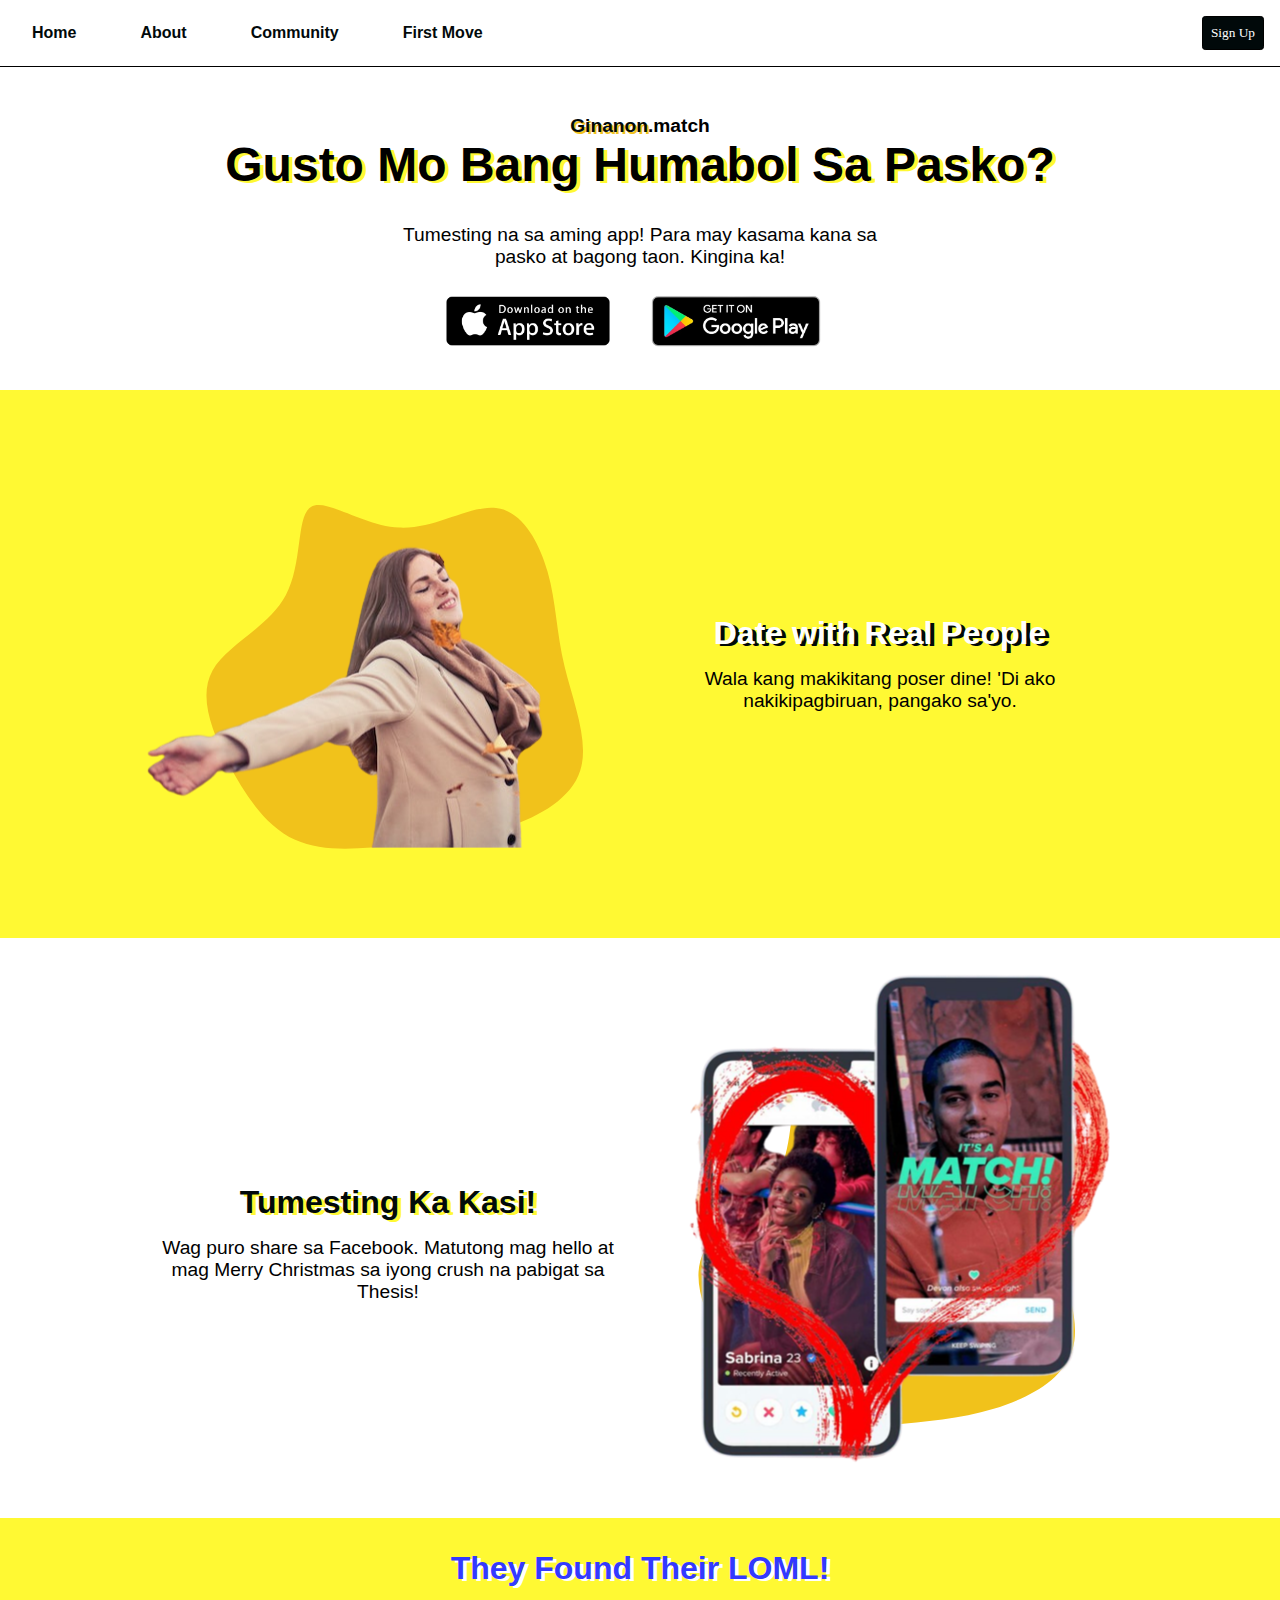
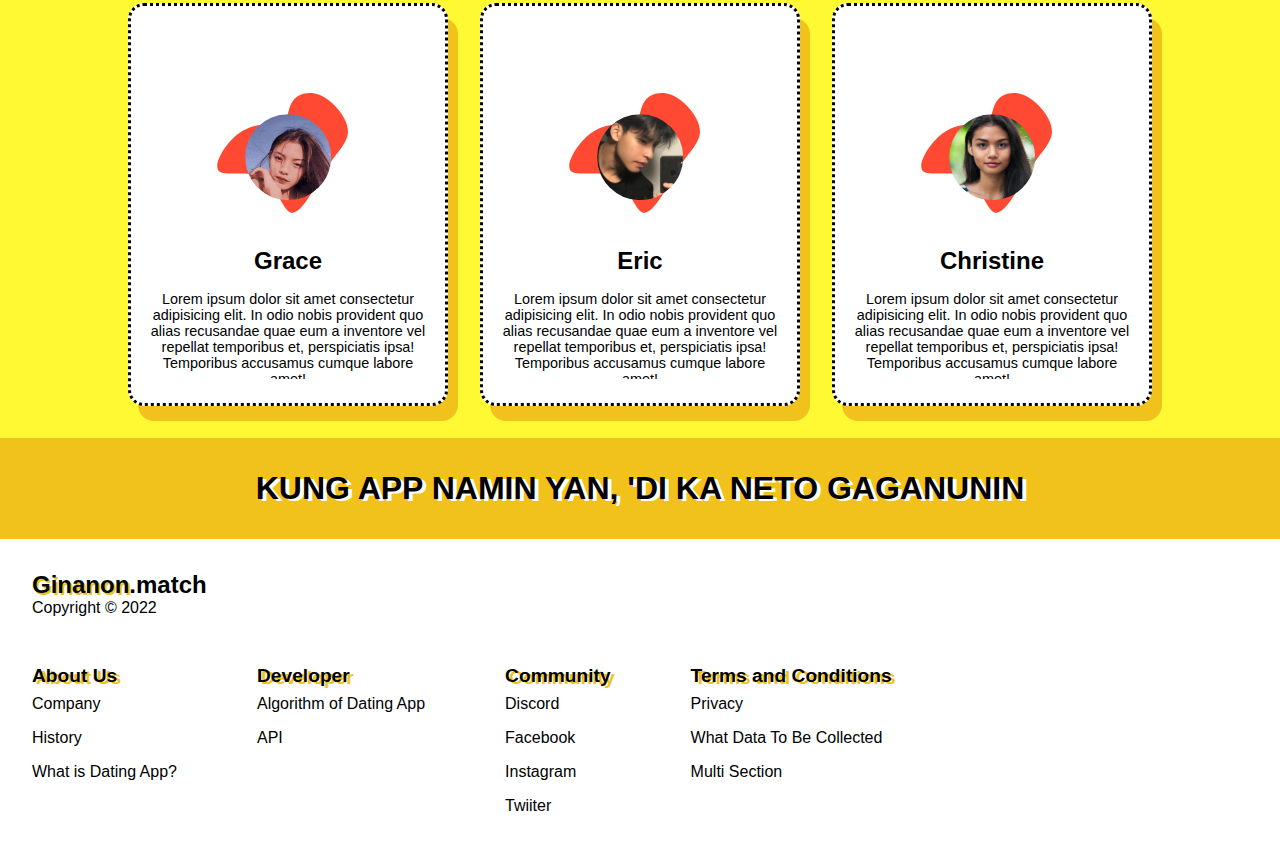
==== Flexbox/index.html @ dd9e923b "FIRST COMMIT" ====
<!DOCTYPE html>
<html lang="en">
<head>
    <meta charset="UTF-8">
    <meta http-equiv="X-UA-Compatible" content="IE=edge">
    <meta name="viewport" content="width=device-width, initial-scale=1.0">
    <link rel="stylesheet" href="./index.css">
    <title>Flexbox Practice</title>
</head>
<body>
    <nav>
        <ul id="nav-desktop">
            <li>Home</li>
            <li>About</li>
            <li>Community</li>
            <li>First Move</li>
        </ul>

        <ul id="hamburger-icon">
            <li></li>
            <li></li>
            <li></li>
        </ul>

        <button id="btn-sign-up">Sign Up</button>
    </nav>
    <main>
        <div id="banner">
            <p class="site-name"><span>Ginanon</span>.match</p>
            <h1 id="page-title">Gusto Mo Bang Humabol Sa Pasko?</h1>
            <p>Tumesting na sa aming app! Para may kasama kana sa pasko at bagong taon. Kingina ka!</p>
            <section id="section-download-buttons">
                <a href="">
                    <img src="./Images/apple store.png" alt="">
                </a>
                <a href="">
                    <img src="./Images/google store.png" alt="">
                </a>
            </section>
        </div>
        
        <div class="container">

            <div class="info-section info-1">

                <section class="image-section">
                    <span>
                        <svg viewBox="0 0 200 200" xmlns="http://www.w3.org/2000/svg">
                            <path fill="#F1C21B"
                                d="M40,-64.2C50.8,-63,57.9,-50.3,61.5,-37.6C65.1,-25,65.1,-12.5,68.6,2C72.1,16.5,79,33.1,75.1,45.2C71.3,57.4,56.7,65.2,42.4,69.5C28.1,73.9,14,74.8,-0.8,76.3C-15.7,77.7,-31.4,79.7,-43.7,74.1C-55.9,68.6,-64.6,55.5,-71.7,41.8C-78.7,28.2,-84,14.1,-78.1,3.5C-72.1,-7.2,-54.8,-14.4,-47.6,-27.8C-40.4,-41.2,-43.4,-60.7,-37.1,-64.6C-30.9,-68.5,-15.4,-56.7,-0.4,-56C14.6,-55.2,29.1,-65.5,40,-64.2Z"
                                transform="translate(100 100)" />
                        </svg>
                        <img id="img-one" src="./Images/Girl With Leaves.png" alt="">
                    </span>
                    
                </section>

                <section class="info-section-banner">
                    <h2>Date with Real People</h2>
                    <p>Wala kang makikitang poser dine! 'Di ako nakikipagbiruan, pangako sa'yo.</p>
                </section>
            </div>

            <div class="info-section info-2">

                <section class="image-section">
                    <span>
                        <svg viewBox="0 0 200 200" xmlns="http://www.w3.org/2000/svg">
                            <path fill="#F1C21B"
                                d="M40,-64.2C50.8,-63,57.9,-50.3,61.5,-37.6C65.1,-25,65.1,-12.5,68.6,2C72.1,16.5,79,33.1,75.1,45.2C71.3,57.4,56.7,65.2,42.4,69.5C28.1,73.9,14,74.8,-0.8,76.3C-15.7,77.7,-31.4,79.7,-43.7,74.1C-55.9,68.6,-64.6,55.5,-71.7,41.8C-78.7,28.2,-84,14.1,-78.1,3.5C-72.1,-7.2,-54.8,-14.4,-47.6,-27.8C-40.4,-41.2,-43.4,-60.7,-37.1,-64.6C-30.9,-68.5,-15.4,-56.7,-0.4,-56C14.6,-55.2,29.1,-65.5,40,-64.2Z"
                                transform="translate(100 100)" />
                        </svg>
                        <img id="img-one" src="./Images/Tinder Match.png" alt="">
                    </span>
                
                </section>

                <section class="info-section-banner">
                    <h2>Tumesting Ka Kasi!</h2>
                    <p>Wag puro share sa Facebook. Matutong mag hello at mag Merry Christmas sa iyong crush na pabigat sa Thesis!</p>
                </section>
            </div>

            <div class="info-section info-3">
                <div class="banner">
                    <h1>They Found Their <span>LOML!</span></h1>
                </div>
                <div class="testimonies">
                    <section class="testimony">
                        <div class="image">
                            <svg viewBox="0 0 200 200" xmlns="http://www.w3.org/2000/svg">
                                <path fill="#FF4933"
                                    d="M23,-36.8C30.4,-35.6,37.5,-30.6,43.4,-23.9C49.4,-17.1,54.2,-8.6,53.2,-0.6C52.1,7.3,45.1,14.6,39.5,22.1C34,29.5,29.9,37.1,23.5,47.7C17.2,58.3,8.6,71.9,1.9,68.6C-4.9,65.4,-9.8,45.4,-22.1,38.3C-34.4,31.1,-54.1,36.9,-60.3,32.7C-66.5,28.4,-59.1,14.2,-50.5,5C-41.8,-4.2,-31.8,-8.4,-23.2,-8.6C-14.7,-8.7,-7.7,-4.9,-4.1,-8.4C-0.4,-11.8,-0.2,-22.5,3.8,-29.1C7.8,-35.6,15.6,-38.1,23,-36.8Z"
                                    transform="translate(100 100)" />
                            </svg>
                            <img src="./Images/Girl 1.jpg" alt="">
                        </div>
                        <h2>Grace</h2>
                        <p>Lorem ipsum dolor sit amet consectetur adipisicing elit. In odio nobis provident quo alias recusandae quae eum a inventore vel repellat temporibus et, perspiciatis ipsa! Temporibus accusamus cumque labore amet!</p>
                    </section>

                    <section class="testimony">
                        <div class="image">
                            <svg viewBox="0 0 200 200" xmlns="http://www.w3.org/2000/svg">
                                <path fill="#FF4933"
                                    d="M23,-36.8C30.4,-35.6,37.5,-30.6,43.4,-23.9C49.4,-17.1,54.2,-8.6,53.2,-0.6C52.1,7.3,45.1,14.6,39.5,22.1C34,29.5,29.9,37.1,23.5,47.7C17.2,58.3,8.6,71.9,1.9,68.6C-4.9,65.4,-9.8,45.4,-22.1,38.3C-34.4,31.1,-54.1,36.9,-60.3,32.7C-66.5,28.4,-59.1,14.2,-50.5,5C-41.8,-4.2,-31.8,-8.4,-23.2,-8.6C-14.7,-8.7,-7.7,-4.9,-4.1,-8.4C-0.4,-11.8,-0.2,-22.5,3.8,-29.1C7.8,-35.6,15.6,-38.1,23,-36.8Z"
                                    transform="translate(100 100)" />
                            </svg>
                            <img src="./Images/boy 2.jpg" alt="">
                        </div>
                        <h2>Eric</h2>
                        <p>Lorem ipsum dolor sit amet consectetur adipisicing elit. In odio nobis provident quo alias recusandae quae eum a
                            inventore vel repellat temporibus et, perspiciatis ipsa! Temporibus accusamus cumque labore amet!</p>
                    </section>

                    <section class="testimony">
                        <div class="image">
                            <svg viewBox="0 0 200 200" xmlns="http://www.w3.org/2000/svg">
                                <path fill="#FF4933"
                                    d="M23,-36.8C30.4,-35.6,37.5,-30.6,43.4,-23.9C49.4,-17.1,54.2,-8.6,53.2,-0.6C52.1,7.3,45.1,14.6,39.5,22.1C34,29.5,29.9,37.1,23.5,47.7C17.2,58.3,8.6,71.9,1.9,68.6C-4.9,65.4,-9.8,45.4,-22.1,38.3C-34.4,31.1,-54.1,36.9,-60.3,32.7C-66.5,28.4,-59.1,14.2,-50.5,5C-41.8,-4.2,-31.8,-8.4,-23.2,-8.6C-14.7,-8.7,-7.7,-4.9,-4.1,-8.4C-0.4,-11.8,-0.2,-22.5,3.8,-29.1C7.8,-35.6,15.6,-38.1,23,-36.8Z"
                                    transform="translate(100 100)" />
                            </svg>
                            <img src="./Images/Girl 3.jpg" alt="">
                        </div>
                        <h2>Christine</h2>
                        <p>Lorem ipsum dolor sit amet consectetur adipisicing elit. In odio nobis provident quo alias recusandae quae eum a
                            inventore vel repellat temporibus et, perspiciatis ipsa! Temporibus accusamus cumque labore amet!</p>
                    </section>
                </div>
            </div>

            <div class="last-section">
                <div class="banner">
                    <h2>Kung app namin yan, 'di ka neto gaganunin</h2>
                </div>
            </div>
        </div>
    </main>

    <footer>
        <div>
            <p class="site-name"><span>Ginanon</span>.match</p>
            <p id="copyright">Copyright &copy; 2022</p>
        </div>
        
        <div class="sub-headings">
            <section>
                <h3>About Us</h3>
                <div class="sub-options">
                    <small>Company</small>
                    <small>History</small>
                    <small>What is Dating App?</small>
                </div>
            </section>
            
            <section>
                <h3>Developer</h3>
                <div class="sub-options">
                    <small>Algorithm of Dating App</small>
                    <small>API</small>
                </div>
            </section>

            <section>
                <h3>Community</h3>
                <div class="sub-options">
                    <small>Discord</small>
                    <small>Facebook</small>
                    <small>Instagram</small>
                    <small>Twiiter</small>
                </div>
            </section>

            <section>
                <h3>Terms and Conditions</h3>
                <div class="sub-options">
                    <small>Privacy</small>
                    <small>What Data To Be Collected</small>
                    <small>Multi Section</small>
                </div>
            </section>
        </div>
    </footer>
</body>
</html>
---- Flexbox/index.css ----
:root {
    --white: #ffffff;
    --text-color: #01090A;
    --btn-main-color: #01090A;
    --btn-main-hover: #01050A;
    --yellow: #FFF933;
    --yellow-shade-1: #F1C21B;
    --yellow-shade-2: #b89824;
    --yellow-comp: #3339FF;
}

* {
    margin: 0;
    padding: 0;
    box-sizing: border-box;
}

body {
    overflow-x: hidden;
}
/* Navbar style */
nav {
    display: flex;
    width: 100%;
    padding: 1rem;
    align-items: center;

    background: var(--white);
    border-bottom: 1px solid;
}

/* Navbar Desktop List (Home, About, Contact Information etc.) */
nav #nav-desktop {
    list-style: none;    
    display: none;
}

nav #nav-desktop li {
    position: relative;
    margin: 0 1rem;
    font-family: Poppins, "Helvetica Neue", Helvetica, Arial;
    font-weight: 600;
    cursor: pointer;

    color: var(--text-color);
}

nav #nav-desktop li::after {
    content: "";
    position: absolute;
    display: block;
    width: 0;
    height: 3px;
    background: var(--yellow-shade-1);
    transition: all 300ms;
}

nav #nav-desktop li:hover::after {
   width: 100%;
}

.title-container {
    display: flex;
    align-items: center;
    margin-left: auto;
    gap: .2rem;
}

.title-container p {

    font-family:'Trebuchet MS', 'Lucida Sans Unicode', 'Lucida Grande', 'Lucida Sans', Arial, sans-serif;
    font-weight: bold;
}
/* Sign Up Button */
#btn-sign-up {
    font-family: Poppins, "sans-serif";
    background-color: var(--btn-main-color);
    color: var(--white);
    border: 1px solid black;
    padding: .5rem;
    border-radius: .2rem;
    margin-left: auto;
    transition: all 300ms;
}

#btn-sign-up:hover {
    background: var(--white);
    color: var(--text-color);
    cursor: pointer;
    border-radius: 0px;
    box-shadow: 5px 5px 0px var(--text-color);
    color: var(--yellow-shade-1);
    font-weight: bold;
}

.btn-read {
    font-family:Georgia, 'Times New Roman', Times, serif;
    font-size: 1rem;
    padding: .5rem;
    border: none;
    border-radius: .2rem;
    border: 1px solid black;

    align-self: flex-start;

    cursor: pointer;
}

#hamburger-icon {
    display: flex;
    flex-direction: column;
    align-items: flex-end;
    gap: .2rem;
    width: max-content;
    list-style: none;
    cursor: pointer;
}

#hamburger-icon li {

    width: 35px;
    height: 5px;
    background-color: black;
}

main {
    display: flex;
    flex-direction: column;
    align-items: center;
}

#banner {
    display: flex;
    flex-direction: column;
    align-items: center;

    margin-bottom: 1rem;
    margin-top: 2rem;
    padding: 1rem;
}

.site-name {
    font-family: Poppins, sans-serif;
    font-size: 1.5rem;
    font-weight: bold;
}

.site-name span {
    color: var(--text-color);
    text-shadow: 2px 2px 0px var(--yellow-shade-1);
}
#banner p {
    font-family: 'Franklin Gothic Medium', 'Arial Narrow', Arial, sans-serif;
    font-size: 1.2rem;
    text-align: center;
    max-width: 30rem;
}
#page-title {
    font-family: Poppins, sans-serif;
    margin-bottom: 2rem;
    position: relative;
    text-align: center;
    text-shadow: 4px 2px 0px var(--yellow);
}


#section-download-buttons {
    display: flex;
    flex-direction: column;
    align-items: center;
}

#section-download-buttons a {
    margin-bottom: -2rem;
}
#section-download-buttons a img {
    display: block;
    width: 10rem;
}
#section-download-buttons a:nth-child(2) img {
    width: 12rem;
}

.container {

    width: 100%;

    margin-top: 1rem;
    padding-bottom: 1rem;
}

.container .info-1 {
    background: var(--yellow);
    display: flex;
    flex-direction: column;
    justify-content: center;
    align-items: center;

    padding: 2rem;
}

.container .info-2 {
    display: flex;
    flex-direction: column;
    justify-content: center;
    align-items: center;
    gap: 1.5rem;
    padding: 4rem 2rem 2rem 2rem;
}

.container .info-section .image-section span {
    display: block;
    position: relative;
}

.container .info-section .image-section #img-one {
    position: absolute;
    top: 55%;
    bottom: 0;
    left: 50%;
    width: 100%;
    transform: translate(-50%, -55%);
}

.container .info-1 h2 {
    font-family: Poppins, sans-serif;
    text-align: center;
    color: var(--white);
    text-shadow: 4px 2px 0px var(--text-color);
}

.container .info-2 h2 {
    font-family: Poppins, sans-serif;
    text-align: center;
    color: var(--text-color);
    text-shadow: 4px 2px 0px var(--yellow);
}

.container .info-section p {
    font-family: Poppins, sans-serif;
    text-align: center;
    margin-top: 1rem;
}

.container .info-section span svg {
    max-width: 30rem;
    width: 100%;
}


/* TESTIMONIES */

.container .info-3 {
    display: flex;
    flex-direction: column;
    align-items: center;
    background: var(--yellow);
    padding: 2rem 2rem 2rem 2rem;
    gap: 1rem;
}

.container .info-3 .banner h1 {
    font-family: Poppins, sans-serif;
    text-align: center;
    color: var(--yellow-comp);
    text-shadow: 4px 2px 0px var(--white);
}

.testimonies {
    display: flex;
    flex-direction: column;
    gap: 2rem;
}

.testimonies .testimony {
    background: white;
    display: flex;
    flex-direction: column;
    align-items: center;
    max-width: 20rem;
    padding: 1rem 1rem 1.5rem 1rem;
    border-radius: 1rem;

    box-shadow: 10px 15px 0px var(--yellow-shade-1);
    border: 3px dotted black;
}

.testimonies h2 {
    font-family:'Lucida Sans', 'Lucida Sans Regular', 'Lucida Grande', 'Lucida Sans Unicode', Geneva, Verdana, sans-serif;
}

.testimonies p {
    font-size: .9rem;
    height: 5.5rem;
    overflow: hidden;
    text-overflow: ellipsis;
}

.testimonies .testimony .image {
   display: block;
   position: relative;
   width: max-content;
   width: 80%;
}

.testimonies .testimony .image svg {
    display: block;
    width: 100%;
    margin: 0 auto;  
}
.testimonies .testimony img {

    display: block;
    width: 38%;
    border-radius: 50%;
    position: absolute;
    top: 60%;
    left: 50%;
    transform: translate(-50%, -50%);
}

/* Last Section */
.last-section {
    background: var(--yellow-shade-1);
    padding: 2rem 1rem;
}

.last-section .banner h2 {
    position: relative;
    text-align: center;
    font-family: Poppins, sans-serif;
    font-weight: bold;
    font-size: 2rem;
    
    text-transform: uppercase;
    text-shadow: 4px 2px 0px var(--white);
    
}

@keyframes example {
    from {
        left: 100%;
    }
    to {
        left: -150%;
    }
}

footer {
    padding: 1rem 2rem 2rem 2rem;
    display: flex;
    flex-direction: column;
    gap: 3rem;
}

#copyright {
    font-weight: 500;
    font-family: Poppins, sans-serif;
}
.sub-headings {
    display: flex;
    flex-direction: column;
    gap: 1.5rem;
}

.sub-headings section h3 {
    font-family: Poppins, sans-serif;
    color: black;
    font-size: 1.2rem;
    text-shadow: 4px 2px 0px var(--yellow-shade-1);
}

.sub-options {
    display: flex;
    flex-direction: column;
    gap: 1rem;
    padding-top: .5rem;
}

.sub-options small {
    position: relative;
    font-size: 1rem;
    font-weight: 500;
    font-family: Poppins, sans-serif;
    cursor: pointer;
    display: block;
    width: max-content;
}

.sub-options small::after {
    content: "";
    position: absolute;
    display: block;
    width: 0;
    height: 3px;
    background: var(--yellow-shade-1);
    transition: all 300ms;
}

.sub-options small:hover::after {
    width: 100%;
}
@media (min-width: 768px) {

    .last-section .banner h2 {
        /* animation-name: example; */
        animation-duration: 10s;
        animation-iteration-count: infinite;
        animation-timing-function: linear;
    }
    #page-title {
        font-size: 3rem;
    }
    .container {
        flex-direction: row;
        justify-content: center
    }

    .container > * {
        flex-basis: 20rem;
    }

    nav #nav-desktop {
        display: flex;
        justify-content: flex-end;
        gap: 2rem;
    }

    #hamburger-icon {
        display: none;
    }

    #section-download-buttons {
        flex-direction: row;
    }
    #section-download-buttons a img {
        display: block;
        width: 12rem;
    }

    #section-download-buttons a:nth-child(2) img {
        width: 14rem;
    }

    .container .info-1 {
        display: flex;
        flex-direction: row;
        justify-content: center;
        align-items: center;
    }

    .container .info-2 {
        display: flex;
        flex-direction: row-reverse;
        justify-content: center;
        align-items: center;
    }

    .container .info-section .image-section #img-one {
        width: auto;
        top: 50%;
    }

    .container .info-section-banner *  {
        text-align: center;
    }

    .container .info-section-banner h2 {
        font-size: 2rem;
    }
    .container .info-section-banner p {
        font-size: 1.2rem;
        max-width: 30rem;
    }

    .container .info-section span svg {
        width: 30rem;
    }

    .testimonies {
        flex-direction: row;
        flex-wrap: wrap;
        justify-content: center;
    }

    .testimonies .testimony {
        justify-content: flex-start;
    }
}

@media (min-width: 1024px) {
    .sub-headings {
        flex-direction: row;
        flex-wrap: wrap;
        justify-content: flex-start;
        gap: 5rem;
    }
}
@media (min-width: 1366px) {
    footer {
       flex-direction: row-reverse;
       justify-content: space-around;
       gap: 5rem;
       padding: 3rem 5rem;
    }

    .sub-headings {
        flex-direction: row;
        justify-content: flex-start;
        gap: 5rem;
    }
}

@media (min-width: 1366px) {
    .info-3 .banner h1 {
        font-size: 4rem;
    }
    .testimonies {
        gap: 5rem;
    }

    .last-section {
        padding: 3rem;
    }
    .last-section .banner h2 {
        font-size: 4rem;
    }

    .container .info-1 h2, .container .info-2 h2 {
        font-size: 3rem;
    }
}
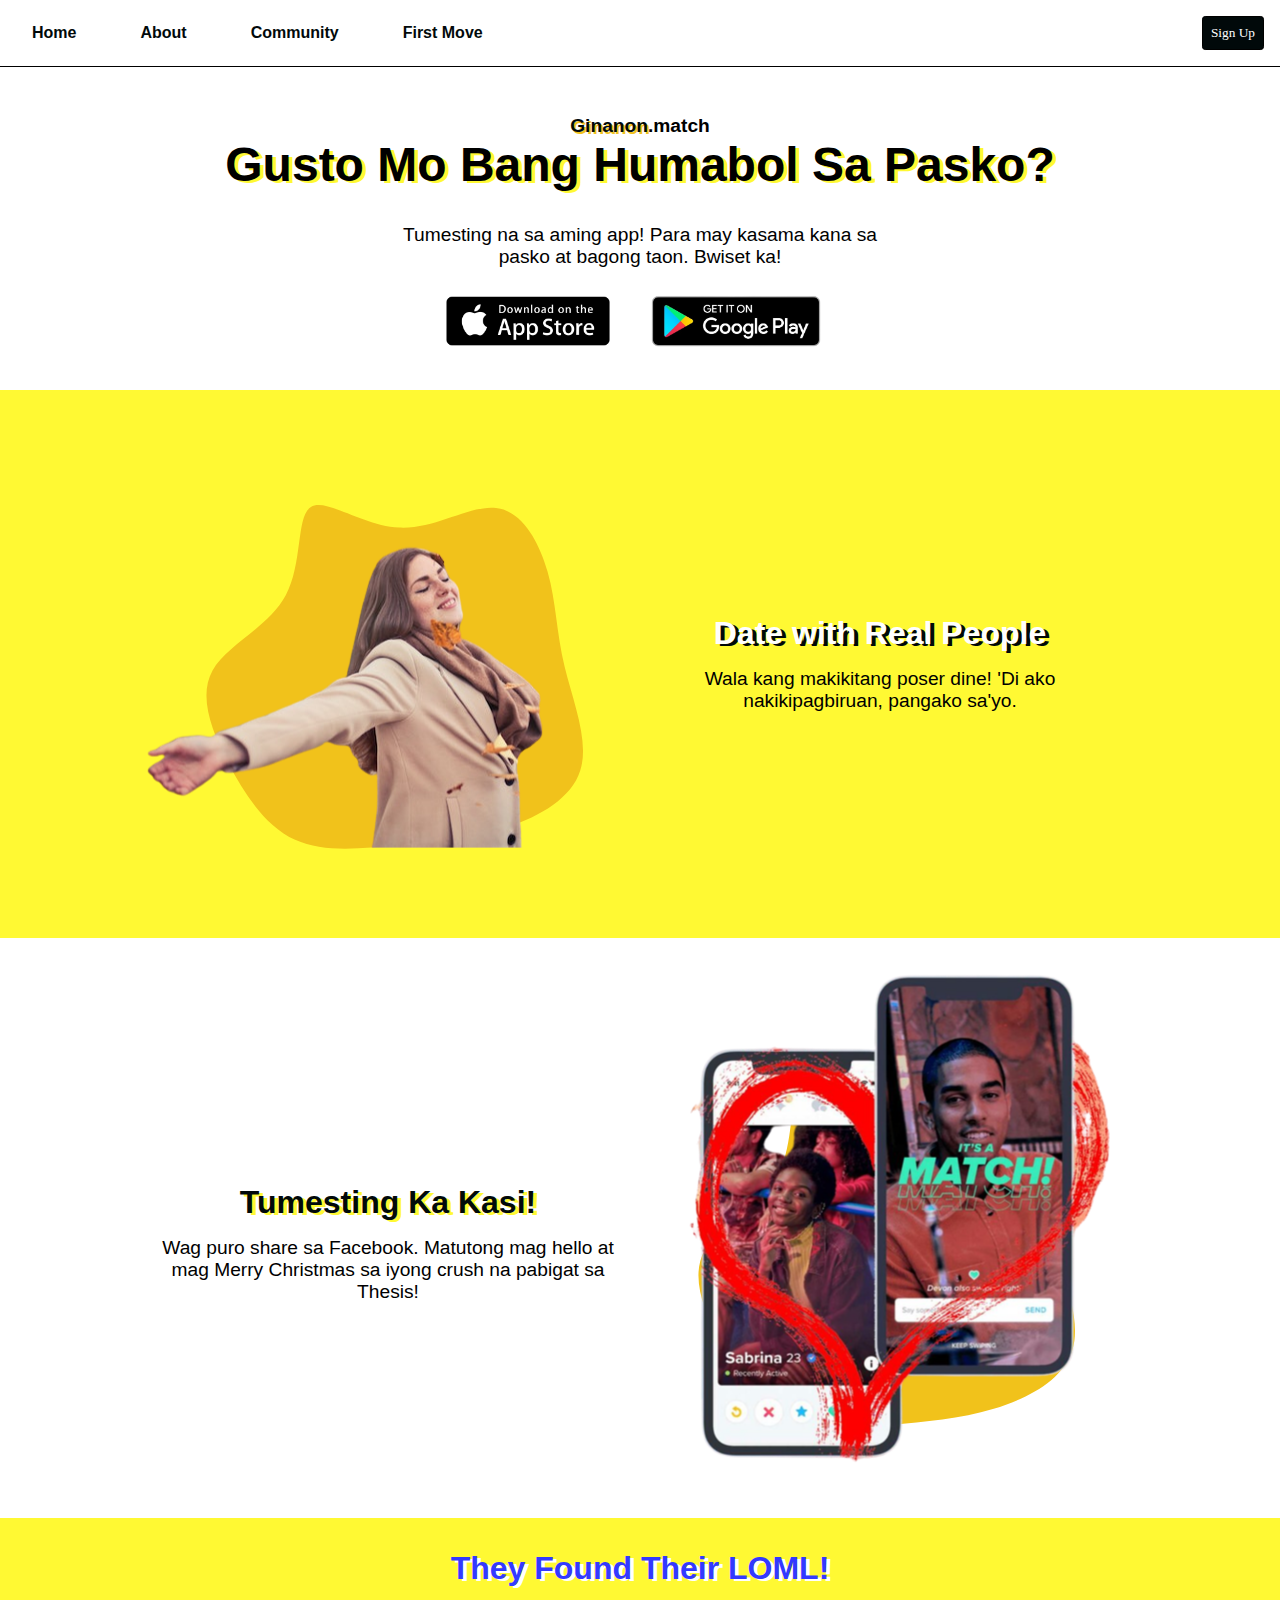
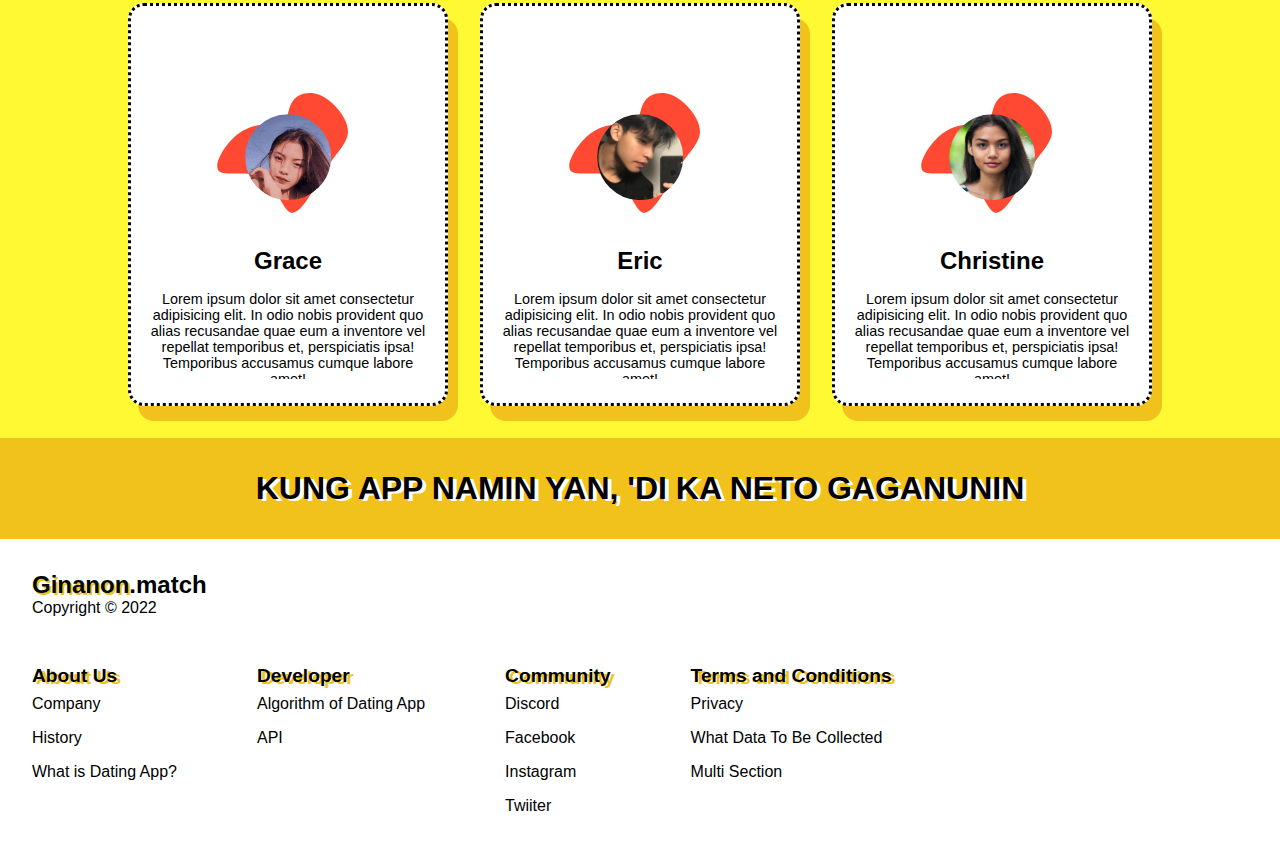
==== commit f1e94075: "ADDED a comments to GRID/index.scss file" ====
--- a/Flexbox/index.html
+++ b/Flexbox/index.html
@@ -28,7 +28,7 @@
         <div id="banner">
             <p class="site-name"><span>Ginanon</span>.match</p>
             <h1 id="page-title">Gusto Mo Bang Humabol Sa Pasko?</h1>
-            <p>Tumesting na sa aming app! Para may kasama kana sa pasko at bagong taon. Kingina ka!</p>
+            <p>Tumesting na sa aming app! Para may kasama kana sa pasko at bagong taon. Bwiset ka!</p>
             <section id="section-download-buttons">
                 <a href="">
                     <img src="./Images/apple store.png" alt="">
